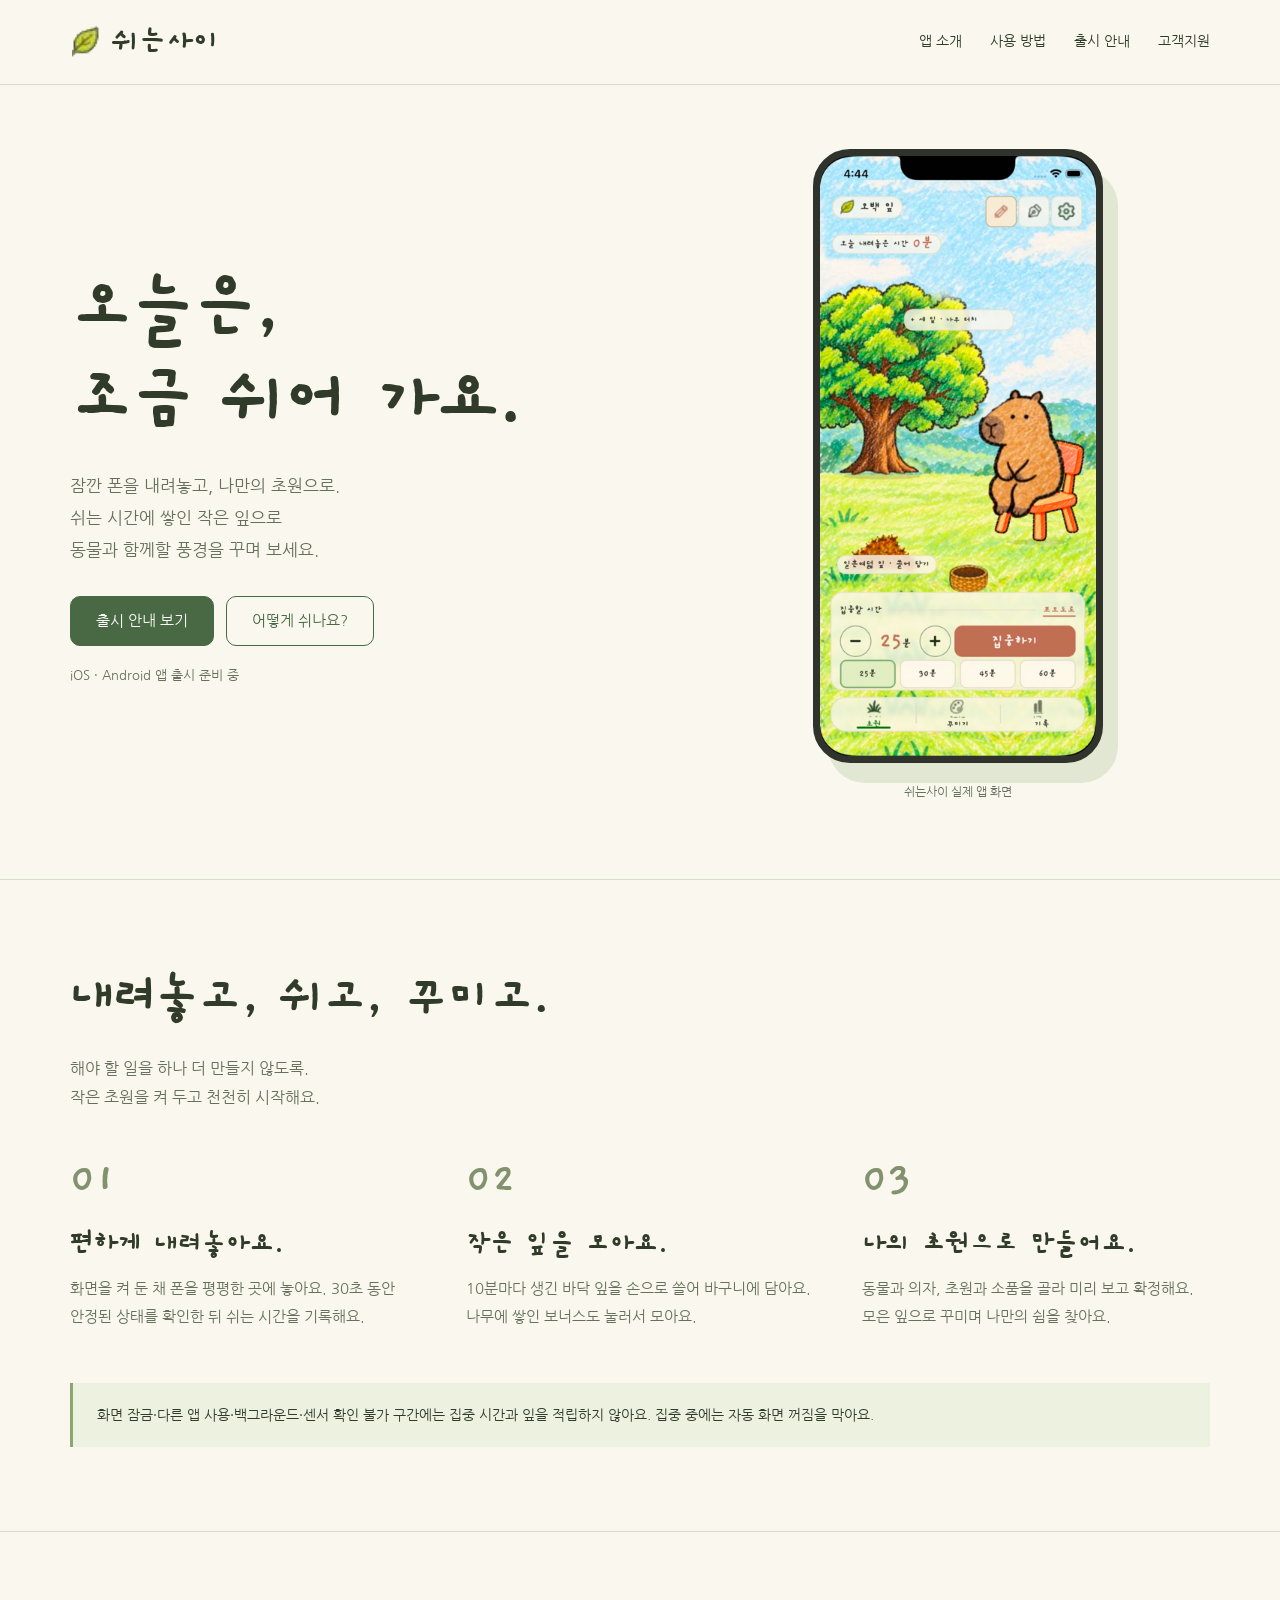
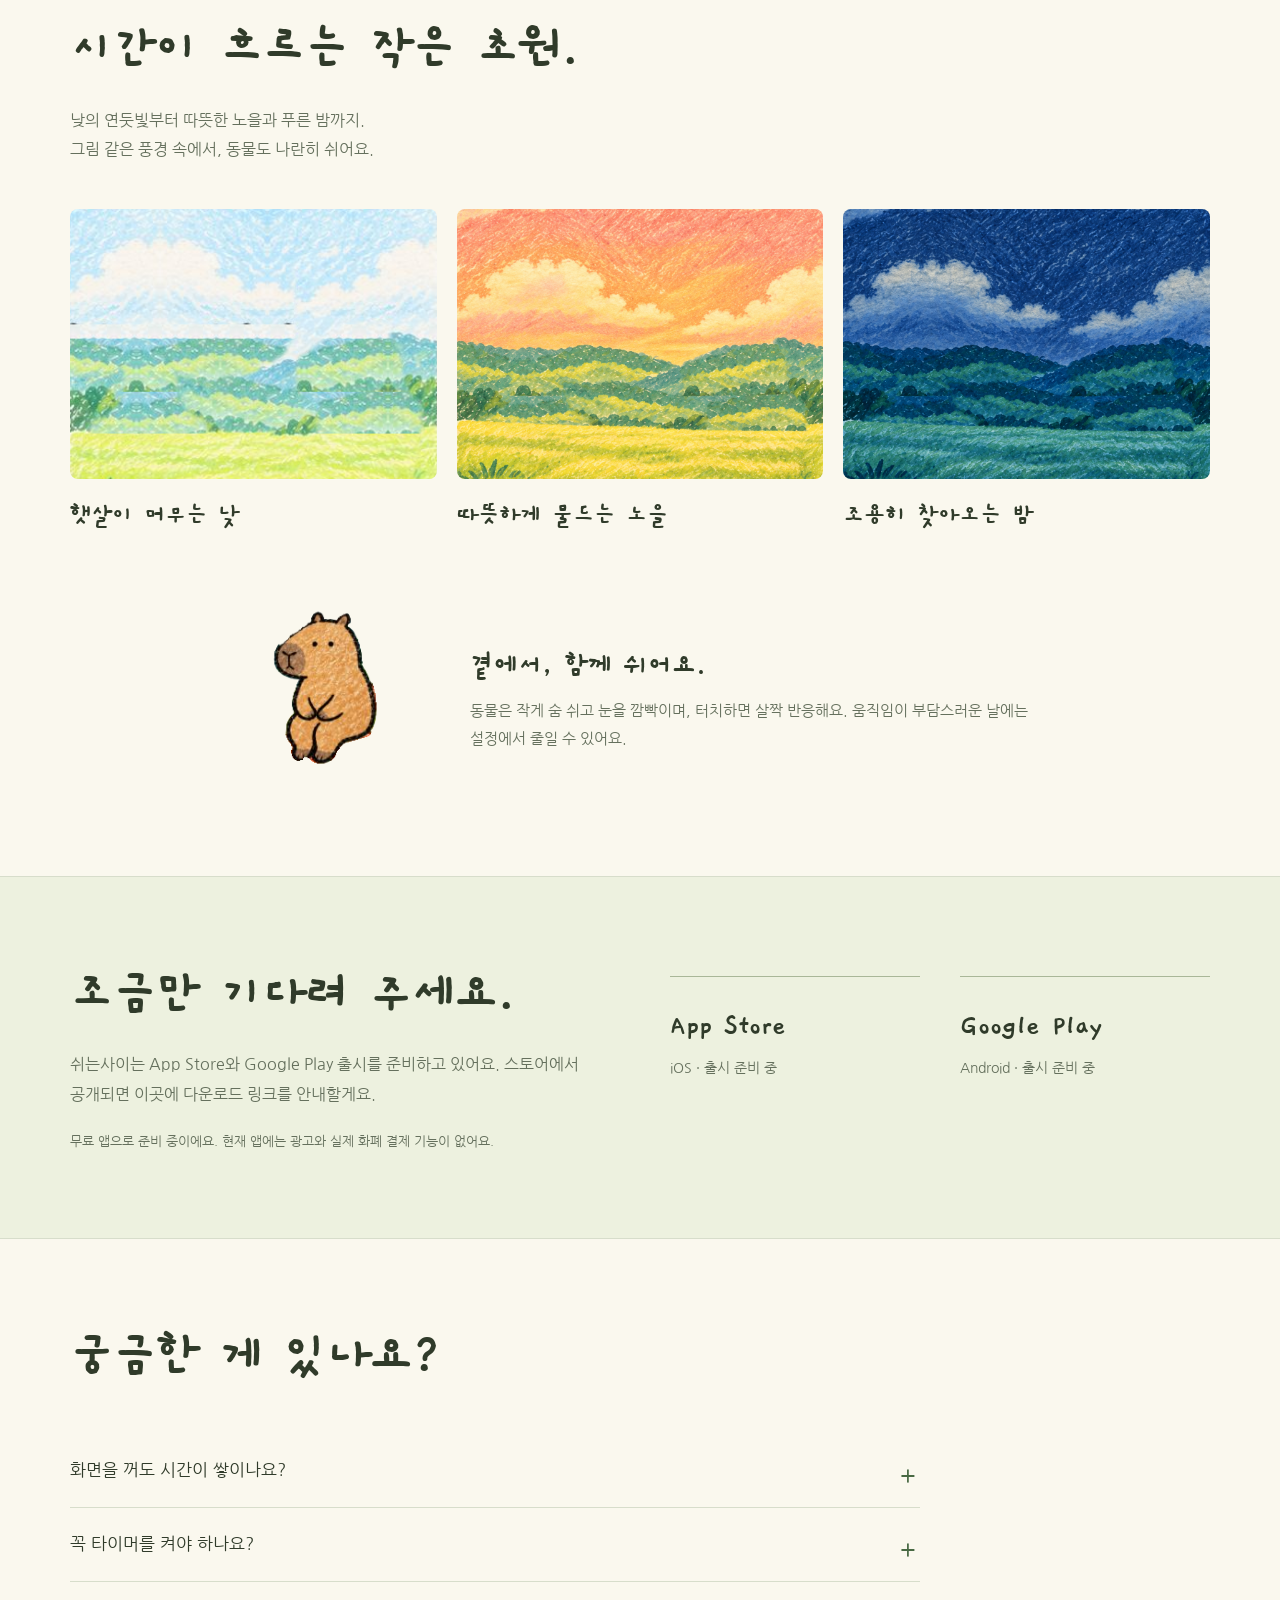
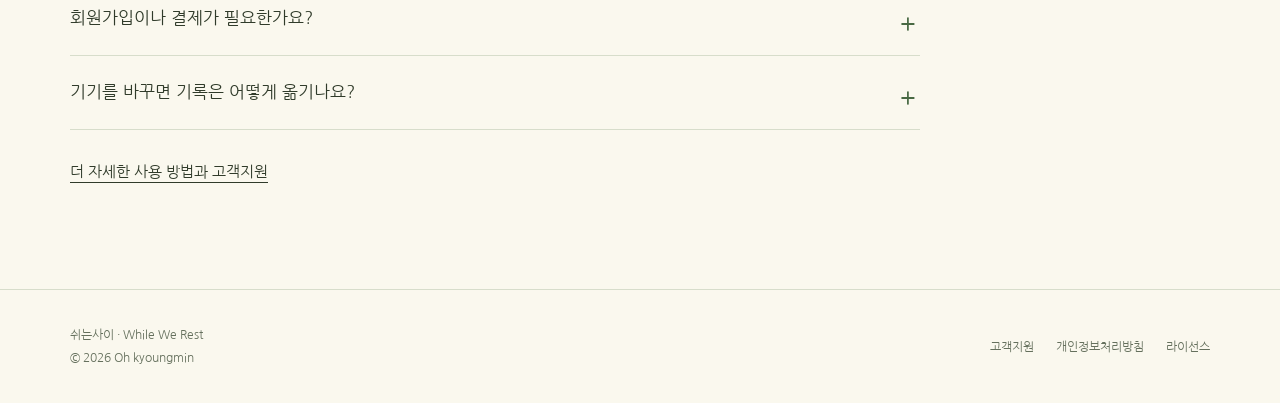
==== index.html @ c585b23e "Publish While We Rest introduction, support, and privacy website" ====
<!doctype html>
<html lang="ko"><head><meta charset="utf-8"><meta name="viewport" content="width=device-width,initial-scale=1"><meta name="theme-color" content="#faf8ee"><title>쉬는사이 — While We Rest</title><meta name="description" content="잠깐 폰을 내려놓고 쉬어 가요. 동물과 함께하는 초원, 집중 타이머와 나만의 꾸미기."><meta property="og:title" content="쉬는사이 — While We Rest"><meta property="og:description" content="잠깐 폰을 내려놓고 쉬어 가요. 동물과 함께하는 초원, 집중 타이머와 나만의 꾸미기."><meta property="og:type" content="website"><link rel="icon" href="./assets/app-icon.png"><link rel="stylesheet" href="./styles.css"></head><body><a class="skip" href="#main">본문으로 바로가기</a><header class="site-header"><div class="wrap header-inner"><a class="brand" href="./" aria-label="쉬는사이 홈"><img src="./assets/leaf.png" alt="" width="32" height="32">쉬는사이</a><nav class="nav" aria-label="주요 메뉴"><a href="./#about">앱 소개</a><a href="./#how">사용 방법</a><a href="./#release">출시 안내</a><a href="./support.html">고객지원</a></nav></div></header><main id="main">
<section class="wrap hero" id="about"><div class="hero-copy"><h1>오늘은,<br>조금 쉬어 가요.</h1><p>잠깐 폰을 내려놓고, 나만의 초원으로.<br>쉬는 시간에 쌓인 작은 잎으로<br>동물과 함께할 풍경을 꾸며 보세요.</p><div class="actions"><a class="button" href="#release">출시 안내 보기</a><a class="button secondary" href="#how">어떻게 쉬나요?</a></div><p class="quiet">iOS · Android 앱 출시 준비 중</p></div><figure class="hero-visual"><div class="phone"><img src="./assets/app-preview.png" width="369" height="800" alt="나무와 의자에 앉은 카피바라, 잎 바구니와 집중 타이머가 있는 실제 쉬는사이 앱 화면" fetchpriority="high"></div><figcaption>쉬는사이 실제 앱 화면</figcaption></figure></section>
<section class="section" id="how"><div class="wrap"><div class="section-intro"><h2>내려놓고, 쉬고, 꾸미고.</h2><p>해야 할 일을 하나 더 만들지 않도록.<br>작은 초원을 켜 두고 천천히 시작해요.</p></div><ol class="steps"><li><div class="step-num">01</div><h3>편하게 내려놓아요.</h3><p>화면을 켜 둔 채 폰을 평평한 곳에 놓아요. 30초 동안 안정된 상태를 확인한 뒤 쉬는 시간을 기록해요.</p></li><li><div class="step-num">02</div><h3>작은 잎을 모아요.</h3><p>10분마다 생긴 바닥 잎을 손으로 쓸어 바구니에 담아요. 나무에 쌓인 보너스도 눌러서 모아요.</p></li><li><div class="step-num">03</div><h3>나의 초원으로 만들어요.</h3><p>동물과 의자, 초원과 소품을 골라 미리 보고 확정해요. 모은 잎으로 꾸미며 나만의 쉼을 찾아요.</p></li></ol><div class="notice">화면 잠금·다른 앱 사용·백그라운드·센서 확인 불가 구간에는 집중 시간과 잎을 적립하지 않아요. 집중 중에는 자동 화면 꺼짐을 막아요.</div></div></section>
<section class="section"><div class="wrap"><div class="section-intro"><h2>시간이 흐르는 작은 초원.</h2><p>낮의 연둣빛부터 따뜻한 노을과 푸른 밤까지.<br>그림 같은 풍경 속에서, 동물도 나란히 쉬어요.</p></div><div class="mood-strip"><figure><img src="./assets/meadow.png" alt="밝은 하늘과 연두색 풀밭이 있는 낮의 초원 그림" loading="lazy" width="359" height="780"><figcaption>햇살이 머무는 낮</figcaption></figure><figure><img src="./assets/sunset.png" alt="살구빛 하늘과 초원이 어우러진 노을 그림" loading="lazy"><figcaption>따뜻하게 물드는 노을</figcaption></figure><figure><img src="./assets/night.png" alt="푸른 하늘과 별이 있는 밤의 초원 그림" loading="lazy"><figcaption>조용히 찾아오는 밤</figcaption></figure></div><div class="rest-note"><img src="./assets/capybara.png" alt="앱에서 함께 쉬는 카피바라" loading="lazy" width="126" height="202"><div><h3>곁에서, 함께 쉬어요.</h3><p>동물은 작게 숨 쉬고 눈을 깜빡이며, 터치하면 살짝 반응해요. 움직임이 부담스러운 날에는 설정에서 줄일 수 있어요.</p></div></div></div></section>
<section class="section release" id="release"><div class="wrap release-inner"><div><h2 id="release-heading">조금만 기다려 주세요.</h2><p id="release-copy">쉬는사이는 App Store와 Google Play 출시를 준비하고 있어요. 스토어에서 공개되면 이곳에 다운로드 링크를 안내할게요.</p><p class="quiet">무료 앱으로 준비 중이에요. 현재 앱에는 광고와 실제 화폐 결제 기능이 없어요.</p></div><div class="platforms" aria-label="플랫폼별 출시 상태"><div><strong>App Store</strong><span id="app-store">iOS · 출시 준비 중</span></div><div><strong>Google Play</strong><span id="google-play">Android · 출시 준비 중</span></div></div></div></section>
<section class="section" id="questions"><div class="wrap"><div class="section-intro"><h2>궁금한 게 있나요?</h2></div><div class="faq-list"><details><summary>화면을 꺼도 시간이 쌓이나요?</summary><p>현재는 화면이 켜져 있고 쉬는사이가 앞에 보이는 동안에만 내려놓음을 확인해요. 화면을 잠그거나 다른 앱을 사용하는 동안에는 집중 시간과 잎 적립을 멈춰요.</p></details><details><summary>꼭 타이머를 켜야 하나요?</summary><p>일상 쉼과 목표를 정한 집중을 이용할 수 있어요. 집중 목표는 자유 방식이나 포모도로 방식으로 정하고, 필요하면 일시정지하거나 이어갈 수 있어요.</p></details><details><summary>회원가입이나 결제가 필요한가요?</summary><p>별도 회원가입은 없어요. 현재 앱에는 광고와 실제 화폐 결제 기능이 없으며, 꾸미기에 쓰는 잎은 쉬는 시간을 통해 모아요.</p></details><details><summary>기기를 바꾸면 기록은 어떻게 옮기나요?</summary><p>설정의 ‘데이터와 백업’에서 JSON 파일을 내보내고 새 기기에서 복원해요. 자동 서버 동기화는 없으니 앱 삭제 전에는 백업 파일을 별도로 보관해 주세요.</p></details></div><p class="support-link"><a href="./support.html">더 자세한 사용 방법과 고객지원</a></p></div></section></main><footer class="footer"><div class="wrap footer-inner"><div>쉬는사이 · While We Rest<br>© 2026 Oh kyoungmin</div><nav class="footer-links" aria-label="하단 메뉴"><a href="./support.html">고객지원</a><a href="./privacy.html">개인정보처리방침</a><a href="./licenses.html">라이선스</a></nav></div></footer><script src="./site.js" defer></script></body></html>
---- styles.css ----
@font-face{font-family:Gaegu;src:url('./assets/Gaegu-Bold.ttf') format('truetype');font-weight:700;font-display:swap}
@font-face{font-family:Nanum;src:url('./assets/NanumGothic-Regular.ttf') format('truetype');font-weight:400;font-display:swap}
:root{--paper:#faf8ee;--white:#fffef9;--ink:#303b2a;--muted:#65705d;--green:#486943;--line:#d7ddcb;--clay:#ac674e;--soft:#edf1df;--max:1140px}
*{box-sizing:border-box}html{scroll-behavior:smooth;scroll-padding-top:110px}body{margin:0;background:var(--paper);color:var(--ink);font:16px/1.85 Nanum,sans-serif;word-break:keep-all}a{color:inherit;text-underline-offset:5px}button,a{-webkit-tap-highlight-color:transparent}button{font:inherit}a:focus-visible,button:focus-visible,summary:focus-visible{outline:3px solid var(--clay);outline-offset:5px}img{display:block;max-width:100%}h1,h2,h3,p{margin-top:0}h1,h2,h3,.brand,.hand{font-family:Gaegu,Nanum,sans-serif;font-weight:700}h1{font-size:clamp(52px,6.2vw,84px);line-height:1.15;letter-spacing:-.045em;margin-bottom:24px}h2{font-size:clamp(38px,4.4vw,54px);line-height:1.25;letter-spacing:-.025em;margin-bottom:22px}h3{font-size:29px;line-height:1.35;margin-bottom:12px}p{margin-bottom:20px}.wrap{width:min(var(--max),calc(100% - 64px));margin:auto}.skip{position:fixed;top:-70px;left:20px;z-index:100;background:var(--white);padding:10px 20px}.skip:focus{top:10px}.site-header{position:sticky;top:0;z-index:20;background:rgba(250,248,238,.95);border-bottom:1px solid var(--line);backdrop-filter:blur(12px)}.header-inner{min-height:84px;display:flex;align-items:center;justify-content:space-between;gap:24px}.brand{display:inline-flex;align-items:center;gap:10px;text-decoration:none;font-size:33px;white-space:nowrap}.brand img{width:32px;height:32px;object-fit:contain}.nav{display:flex;align-items:center;gap:28px;font-size:14px}.nav a{text-decoration:none}.nav a:hover{color:var(--clay)}.nav a[aria-current=page]{color:var(--green);text-decoration:underline;text-decoration-thickness:2px}.hero{display:grid;grid-template-columns:1.1fr 1fr;align-items:center;gap:80px;padding:64px 0 76px;min-height:730px}.hero-copy{max-width:560px}.hero-copy>p{max-width:440px;color:var(--muted);font-size:17px;line-height:1.9}.english{font-family:Gaegu,sans-serif;font-size:25px;letter-spacing:.02em;color:var(--green);margin-bottom:20px}.actions{display:flex;gap:12px;flex-wrap:wrap;margin-top:30px}.button{display:inline-flex;align-items:center;justify-content:center;min-height:50px;padding:10px 25px;border-radius:10px;background:var(--green);border:1px solid var(--green);color:#fff;text-decoration:none;font-size:15px;line-height:1.6}.button:hover{background:#385635}.button.secondary{background:transparent;color:var(--green)}.button.secondary:hover{background:var(--soft)}.quiet{font-size:13px!important;color:var(--muted);margin:18px 0 0!important}.hero-visual{margin:0;position:relative;justify-self:center;width:290px}.phone{overflow:hidden;border-radius:37px;border:7px solid #30332b;background:#30332b;box-shadow:15px 20px 0 #e1e7d3}.phone img{width:100%;height:auto}.hero-visual figcaption{font-size:12px;color:var(--muted);text-align:center;margin:18px 0 0}.section{padding:84px 0;border-top:1px solid var(--line)}.section-intro{max-width:650px;margin-bottom:44px}.section-intro p{color:var(--muted);max-width:550px}.steps{display:grid;grid-template-columns:repeat(3,1fr);gap:48px;list-style:none;padding:0;margin:0}.step-num{font-family:Gaegu,sans-serif;color:#82916e;font-size:45px;line-height:1;margin-bottom:22px}.steps p{color:var(--muted);font-size:15px}.notice{padding:19px 24px;background:var(--soft);border-left:3px solid #8ca66d;margin-top:32px;font-size:14px;line-height:1.9}.mood-strip{display:grid;grid-template-columns:repeat(3,1fr);gap:20px}.mood-strip figure{margin:0}.mood-strip img{width:100%;height:270px;object-fit:cover;object-position:center 38%;border-radius:8px}.mood-strip figcaption{font-family:Gaegu,sans-serif;font-size:26px;margin-top:12px}.mood-strip p{color:var(--muted);font-size:13px;margin:0}.rest-note{display:grid;grid-template-columns:170px 1fr;gap:60px;align-items:center;max-width:800px;margin:68px auto 0}.rest-note img{height:185px;width:auto;justify-self:center}.rest-note p{color:var(--muted);font-size:15px;margin-bottom:0}.release{background:var(--soft)}.release-inner{display:grid;grid-template-columns:1fr 1fr;gap:60px;align-items:start}.platforms{display:flex;gap:40px;padding-top:15px}.platforms div{flex:1;border-top:1px solid #a9b798;padding-top:22px}.platforms strong{font-family:Gaegu,sans-serif;font-size:29px;display:block}.platforms span{font-size:14px;color:var(--muted)}.release p{max-width:540px;color:var(--muted)}.faq-list{max-width:850px}details{border-bottom:1px solid var(--line);padding:22px 0}summary{cursor:pointer;font-size:17px;line-height:1.7;padding-right:30px;position:relative;list-style:none}summary::-webkit-details-marker{display:none}summary:after{content:'+';position:absolute;right:4px;top:0;color:var(--green);font-size:24px}details[open] summary:after{content:'−'}details p{font-size:15px;color:var(--muted);margin:18px 32px 0 0}.support-link{margin-top:28px;font-size:15px}.footer{border-top:1px solid var(--line);padding:34px 0;color:var(--muted);font-size:12px}.footer-inner{display:flex;justify-content:space-between;gap:24px;align-items:center}.footer-links{display:flex;gap:22px;flex-wrap:wrap}.footer a{text-decoration:none}.document{max-width:790px;padding:68px 0 90px;margin:auto}.document h1{font-size:clamp(44px,5vw,62px)}.document .lead{font-size:17px;color:var(--muted);margin-bottom:35px}.document h2{font-size:31px;margin-top:42px;margin-bottom:14px}.document p,.document li{font-size:15px;color:#4b5746}.document ul,.document ol{padding-left:23px}.document li{margin-bottom:10px}.document .notice{font-size:14px}.contact{font-size:clamp(18px,3.8vw,25px);overflow-wrap:anywhere;word-break:normal;color:var(--green)}.policy-date{font-size:13px;color:var(--muted)}.doc-nav{display:flex;gap:12px 22px;flex-wrap:wrap;padding:20px 0;border-top:1px solid var(--line);border-bottom:1px solid var(--line);font-size:14px}.support-choice{display:grid;grid-template-columns:1fr 1fr;gap:35px;margin:34px 0}.support-choice>div{border-top:1px solid var(--line);padding-top:22px}.support-choice p{font-size:14px}.back-link{display:inline-block;margin-bottom:25px;font-size:14px;color:var(--muted)}
@media(min-width:1400px){.hero{gap:140px}.hero-visual{width:308px}}
@media(max-width:760px){html{scroll-padding-top:125px}.wrap{width:calc(100% - 36px)}.header-inner{min-height:100px;flex-wrap:wrap;gap:0;padding:10px 0 12px}.brand{font-size:29px}.brand img{width:27px;height:27px}.nav{width:100%;justify-content:space-between;gap:12px;font-size:13px;margin-top:6px}.hero{grid-template-columns:1fr;gap:40px;padding:48px 0 60px;min-height:0}.hero-copy{max-width:100%;text-align:center}.hero h1{font-size:57px}.hero-copy>p{font-size:15px;margin-left:auto;margin-right:auto;max-width:340px}.english{font-size:22px}.actions{justify-content:center;margin-top:24px}.button{font-size:14px;min-height:48px;padding:10px 21px}.hero-visual{width:250px}.phone{border-width:6px;border-radius:32px;box-shadow:10px 14px 0 #e1e7d3}.section{padding:55px 0}.section-intro{margin-bottom:30px}.steps{grid-template-columns:1fr;gap:28px}.step-num{font-size:34px;float:left;width:47px;margin:0}.steps h3,.steps p{margin-left:47px}.steps h3{font-size:27px;margin-bottom:8px}.steps p{font-size:14px;margin-bottom:0}.notice{padding:16px 18px;font-size:13px}.mood-strip{gap:10px}.mood-strip img{height:190px}.mood-strip figcaption{font-size:23px}.mood-strip p{font-size:12px}.rest-note{grid-template-columns:100px 1fr;gap:22px;margin-top:40px}.rest-note img{height:125px}.rest-note h3{font-size:28px}.rest-note p{font-size:13px}.release-inner{grid-template-columns:1fr;gap:20px}.platforms{gap:25px;padding-top:0}.release p{font-size:14px}.footer-inner{align-items:flex-start;flex-direction:column;gap:16px}.footer{padding:27px 0}.footer-links{gap:20px}.document{padding:40px 0 65px}.document h1{font-size:45px}.document .lead{font-size:15px}.document h2{font-size:29px}.document p,.document li{font-size:14px}.support-choice{grid-template-columns:1fr;gap:20px}summary{font-size:15px}details{padding:20px 0}details p{font-size:14px}.section-intro p{font-size:14px}}
@media(prefers-reduced-motion:reduce){html{scroll-behavior:auto}}
@media(min-width:761px) and (max-height:800px){.hero{padding:34px 0;min-height:calc(100svh - 84px)}.hero-visual{width:240px}}
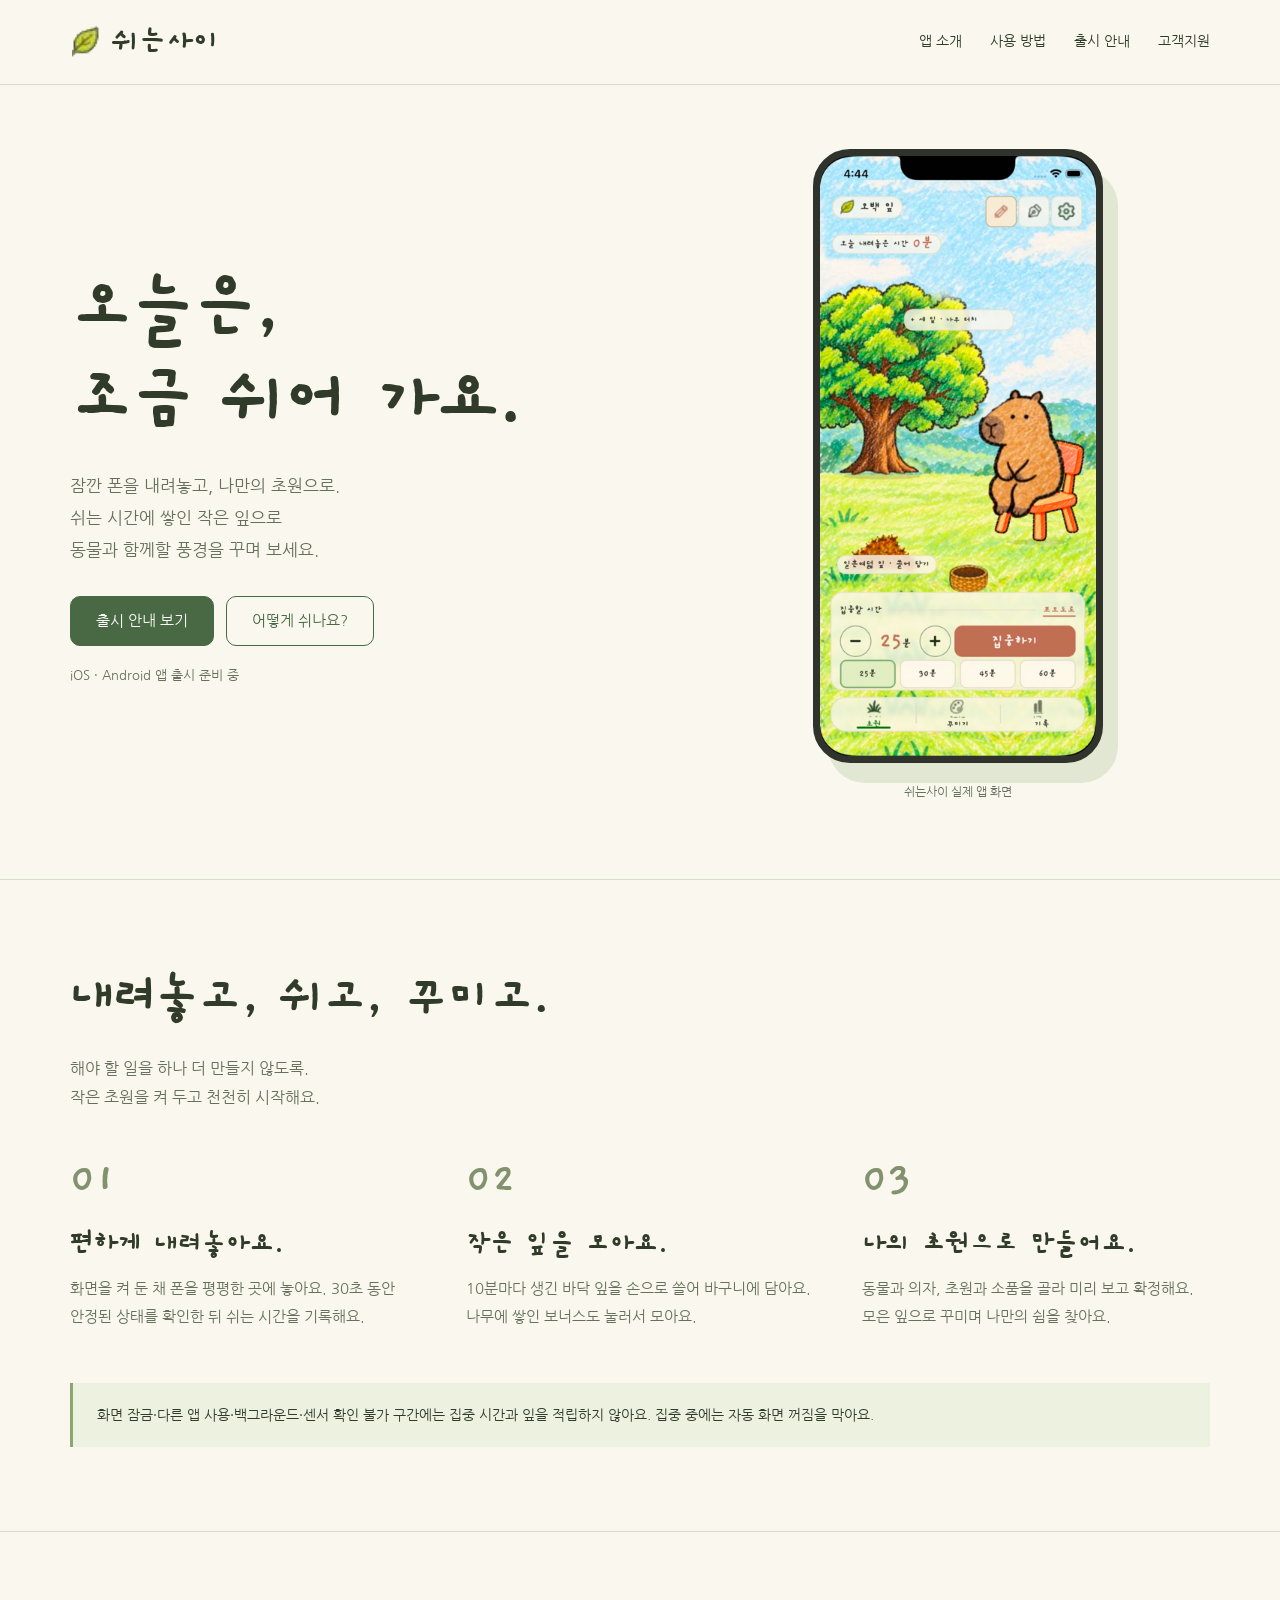
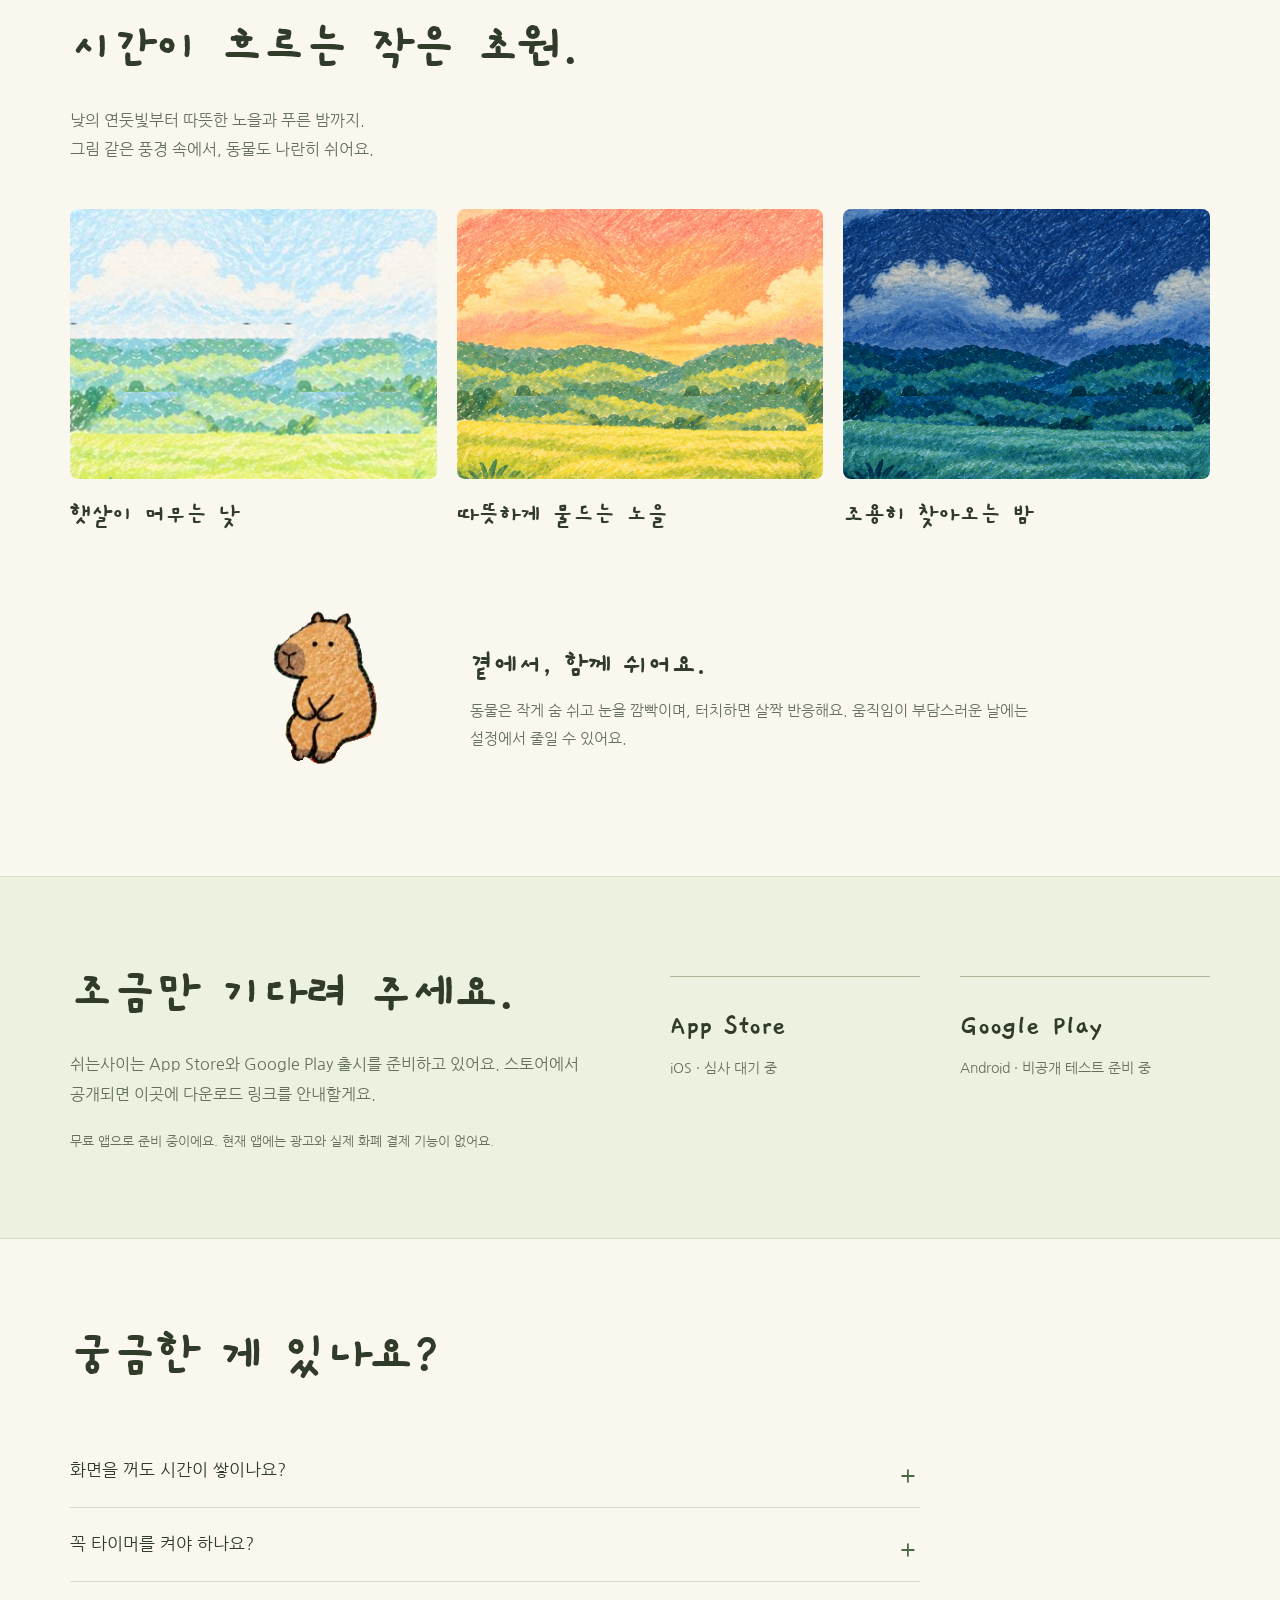
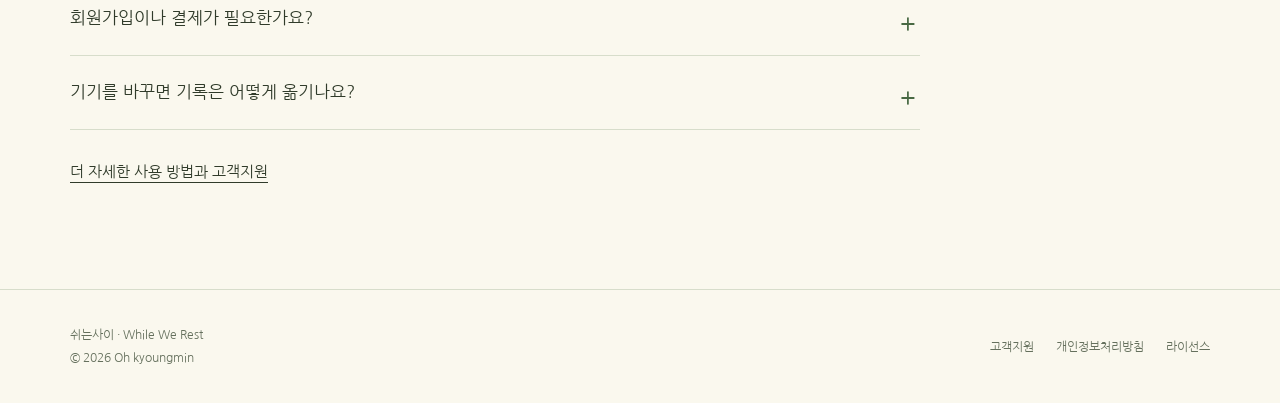
==== commit 655faf76: "Update verified iOS and Android submission status" ====
--- a/index.html
+++ b/index.html
@@ -3,5 +3,5 @@
 <section class="wrap hero" id="about"><div class="hero-copy"><h1>오늘은,<br>조금 쉬어 가요.</h1><p>잠깐 폰을 내려놓고, 나만의 초원으로.<br>쉬는 시간에 쌓인 작은 잎으로<br>동물과 함께할 풍경을 꾸며 보세요.</p><div class="actions"><a class="button" href="#release">출시 안내 보기</a><a class="button secondary" href="#how">어떻게 쉬나요?</a></div><p class="quiet">iOS · Android 앱 출시 준비 중</p></div><figure class="hero-visual"><div class="phone"><img src="./assets/app-preview.png" width="369" height="800" alt="나무와 의자에 앉은 카피바라, 잎 바구니와 집중 타이머가 있는 실제 쉬는사이 앱 화면" fetchpriority="high"></div><figcaption>쉬는사이 실제 앱 화면</figcaption></figure></section>
 <section class="section" id="how"><div class="wrap"><div class="section-intro"><h2>내려놓고, 쉬고, 꾸미고.</h2><p>해야 할 일을 하나 더 만들지 않도록.<br>작은 초원을 켜 두고 천천히 시작해요.</p></div><ol class="steps"><li><div class="step-num">01</div><h3>편하게 내려놓아요.</h3><p>화면을 켜 둔 채 폰을 평평한 곳에 놓아요. 30초 동안 안정된 상태를 확인한 뒤 쉬는 시간을 기록해요.</p></li><li><div class="step-num">02</div><h3>작은 잎을 모아요.</h3><p>10분마다 생긴 바닥 잎을 손으로 쓸어 바구니에 담아요. 나무에 쌓인 보너스도 눌러서 모아요.</p></li><li><div class="step-num">03</div><h3>나의 초원으로 만들어요.</h3><p>동물과 의자, 초원과 소품을 골라 미리 보고 확정해요. 모은 잎으로 꾸미며 나만의 쉼을 찾아요.</p></li></ol><div class="notice">화면 잠금·다른 앱 사용·백그라운드·센서 확인 불가 구간에는 집중 시간과 잎을 적립하지 않아요. 집중 중에는 자동 화면 꺼짐을 막아요.</div></div></section>
 <section class="section"><div class="wrap"><div class="section-intro"><h2>시간이 흐르는 작은 초원.</h2><p>낮의 연둣빛부터 따뜻한 노을과 푸른 밤까지.<br>그림 같은 풍경 속에서, 동물도 나란히 쉬어요.</p></div><div class="mood-strip"><figure><img src="./assets/meadow.png" alt="밝은 하늘과 연두색 풀밭이 있는 낮의 초원 그림" loading="lazy" width="359" height="780"><figcaption>햇살이 머무는 낮</figcaption></figure><figure><img src="./assets/sunset.png" alt="살구빛 하늘과 초원이 어우러진 노을 그림" loading="lazy"><figcaption>따뜻하게 물드는 노을</figcaption></figure><figure><img src="./assets/night.png" alt="푸른 하늘과 별이 있는 밤의 초원 그림" loading="lazy"><figcaption>조용히 찾아오는 밤</figcaption></figure></div><div class="rest-note"><img src="./assets/capybara.png" alt="앱에서 함께 쉬는 카피바라" loading="lazy" width="126" height="202"><div><h3>곁에서, 함께 쉬어요.</h3><p>동물은 작게 숨 쉬고 눈을 깜빡이며, 터치하면 살짝 반응해요. 움직임이 부담스러운 날에는 설정에서 줄일 수 있어요.</p></div></div></div></section>
-<section class="section release" id="release"><div class="wrap release-inner"><div><h2 id="release-heading">조금만 기다려 주세요.</h2><p id="release-copy">쉬는사이는 App Store와 Google Play 출시를 준비하고 있어요. 스토어에서 공개되면 이곳에 다운로드 링크를 안내할게요.</p><p class="quiet">무료 앱으로 준비 중이에요. 현재 앱에는 광고와 실제 화폐 결제 기능이 없어요.</p></div><div class="platforms" aria-label="플랫폼별 출시 상태"><div><strong>App Store</strong><span id="app-store">iOS · 출시 준비 중</span></div><div><strong>Google Play</strong><span id="google-play">Android · 출시 준비 중</span></div></div></div></section>
+<section class="section release" id="release"><div class="wrap release-inner"><div><h2 id="release-heading">조금만 기다려 주세요.</h2><p id="release-copy">쉬는사이는 App Store와 Google Play 출시를 준비하고 있어요. 스토어에서 공개되면 이곳에 다운로드 링크를 안내할게요.</p><p class="quiet">무료 앱으로 준비 중이에요. 현재 앱에는 광고와 실제 화폐 결제 기능이 없어요.</p></div><div class="platforms" aria-label="플랫폼별 출시 상태"><div><strong>App Store</strong><span id="app-store">iOS · 심사 대기 중</span></div><div><strong>Google Play</strong><span id="google-play">Android · 비공개 테스트 준비 중</span></div></div></div></section>
 <section class="section" id="questions"><div class="wrap"><div class="section-intro"><h2>궁금한 게 있나요?</h2></div><div class="faq-list"><details><summary>화면을 꺼도 시간이 쌓이나요?</summary><p>현재는 화면이 켜져 있고 쉬는사이가 앞에 보이는 동안에만 내려놓음을 확인해요. 화면을 잠그거나 다른 앱을 사용하는 동안에는 집중 시간과 잎 적립을 멈춰요.</p></details><details><summary>꼭 타이머를 켜야 하나요?</summary><p>일상 쉼과 목표를 정한 집중을 이용할 수 있어요. 집중 목표는 자유 방식이나 포모도로 방식으로 정하고, 필요하면 일시정지하거나 이어갈 수 있어요.</p></details><details><summary>회원가입이나 결제가 필요한가요?</summary><p>별도 회원가입은 없어요. 현재 앱에는 광고와 실제 화폐 결제 기능이 없으며, 꾸미기에 쓰는 잎은 쉬는 시간을 통해 모아요.</p></details><details><summary>기기를 바꾸면 기록은 어떻게 옮기나요?</summary><p>설정의 ‘데이터와 백업’에서 JSON 파일을 내보내고 새 기기에서 복원해요. 자동 서버 동기화는 없으니 앱 삭제 전에는 백업 파일을 별도로 보관해 주세요.</p></details></div><p class="support-link"><a href="./support.html">더 자세한 사용 방법과 고객지원</a></p></div></section></main><footer class="footer"><div class="wrap footer-inner"><div>쉬는사이 · While We Rest<br>© 2026 Oh kyoungmin</div><nav class="footer-links" aria-label="하단 메뉴"><a href="./support.html">고객지원</a><a href="./privacy.html">개인정보처리방침</a><a href="./licenses.html">라이선스</a></nav></div></footer><script src="./site.js" defer></script></body></html>
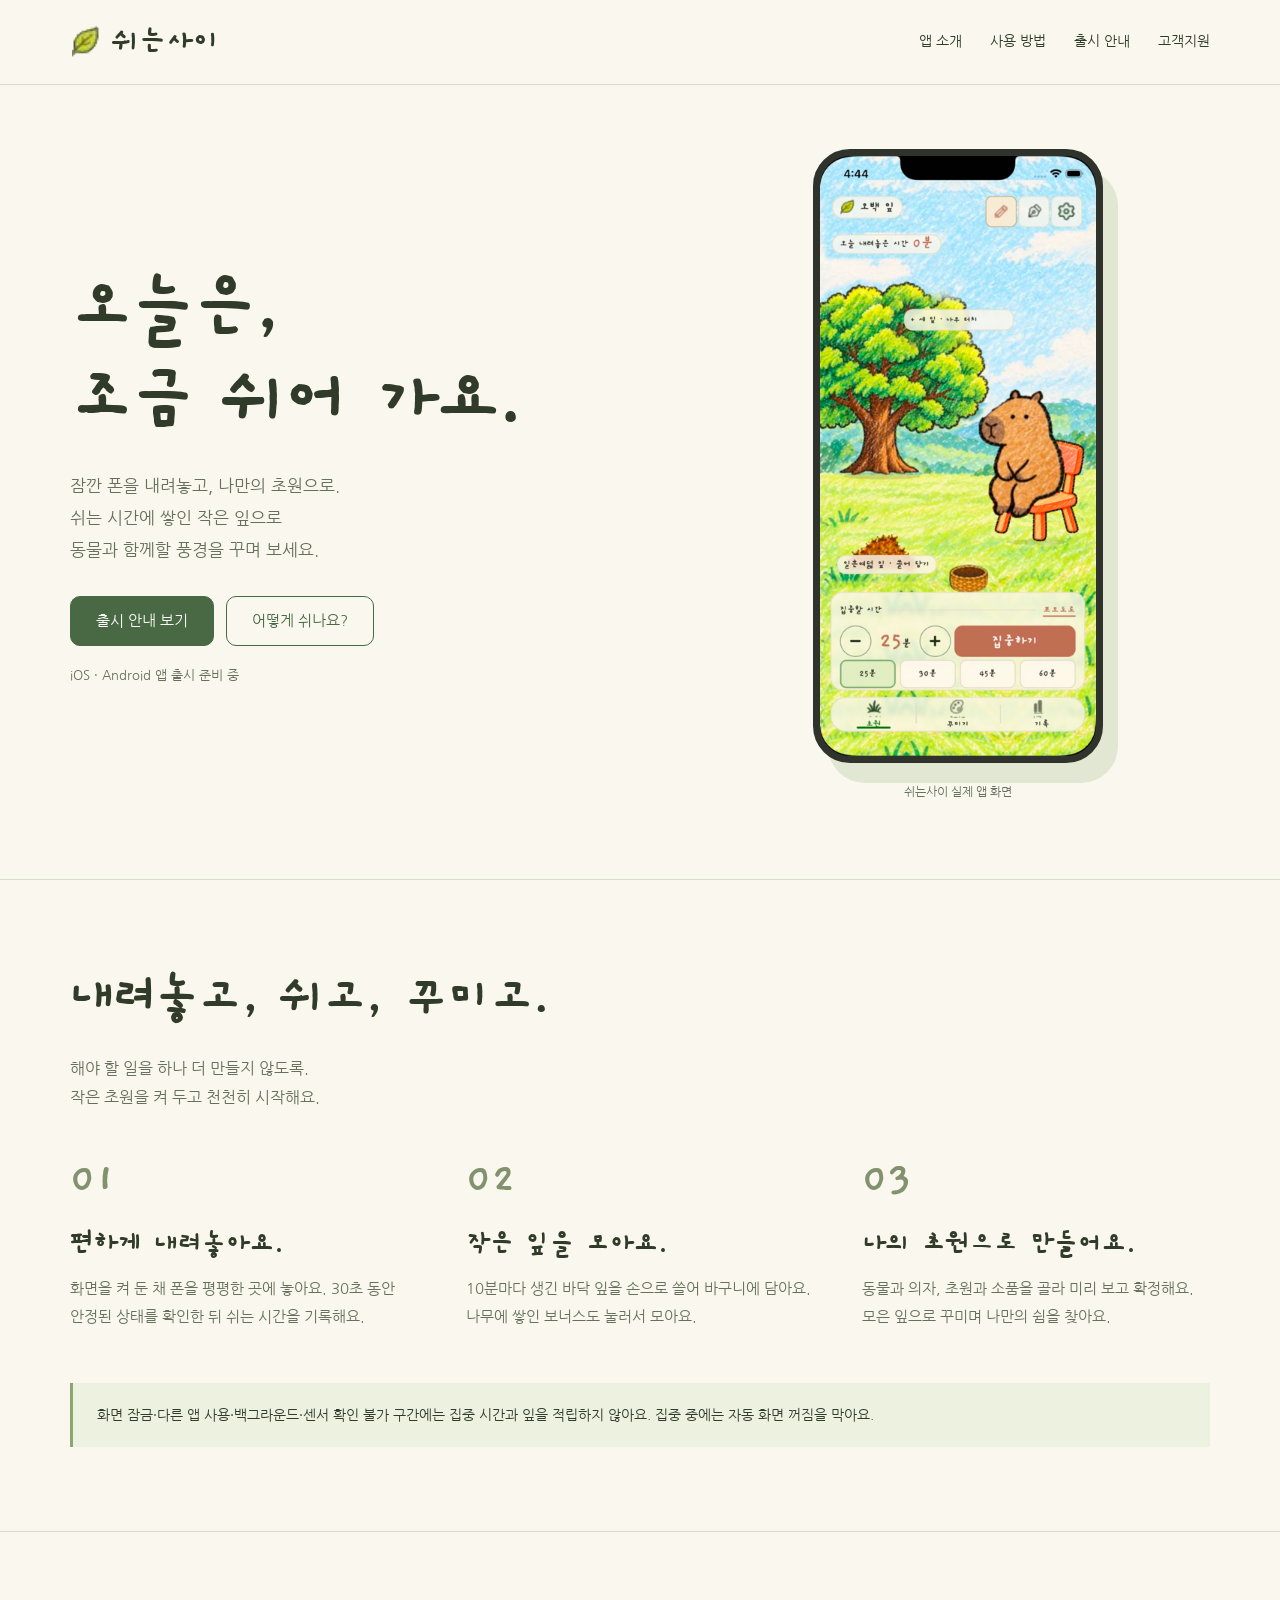
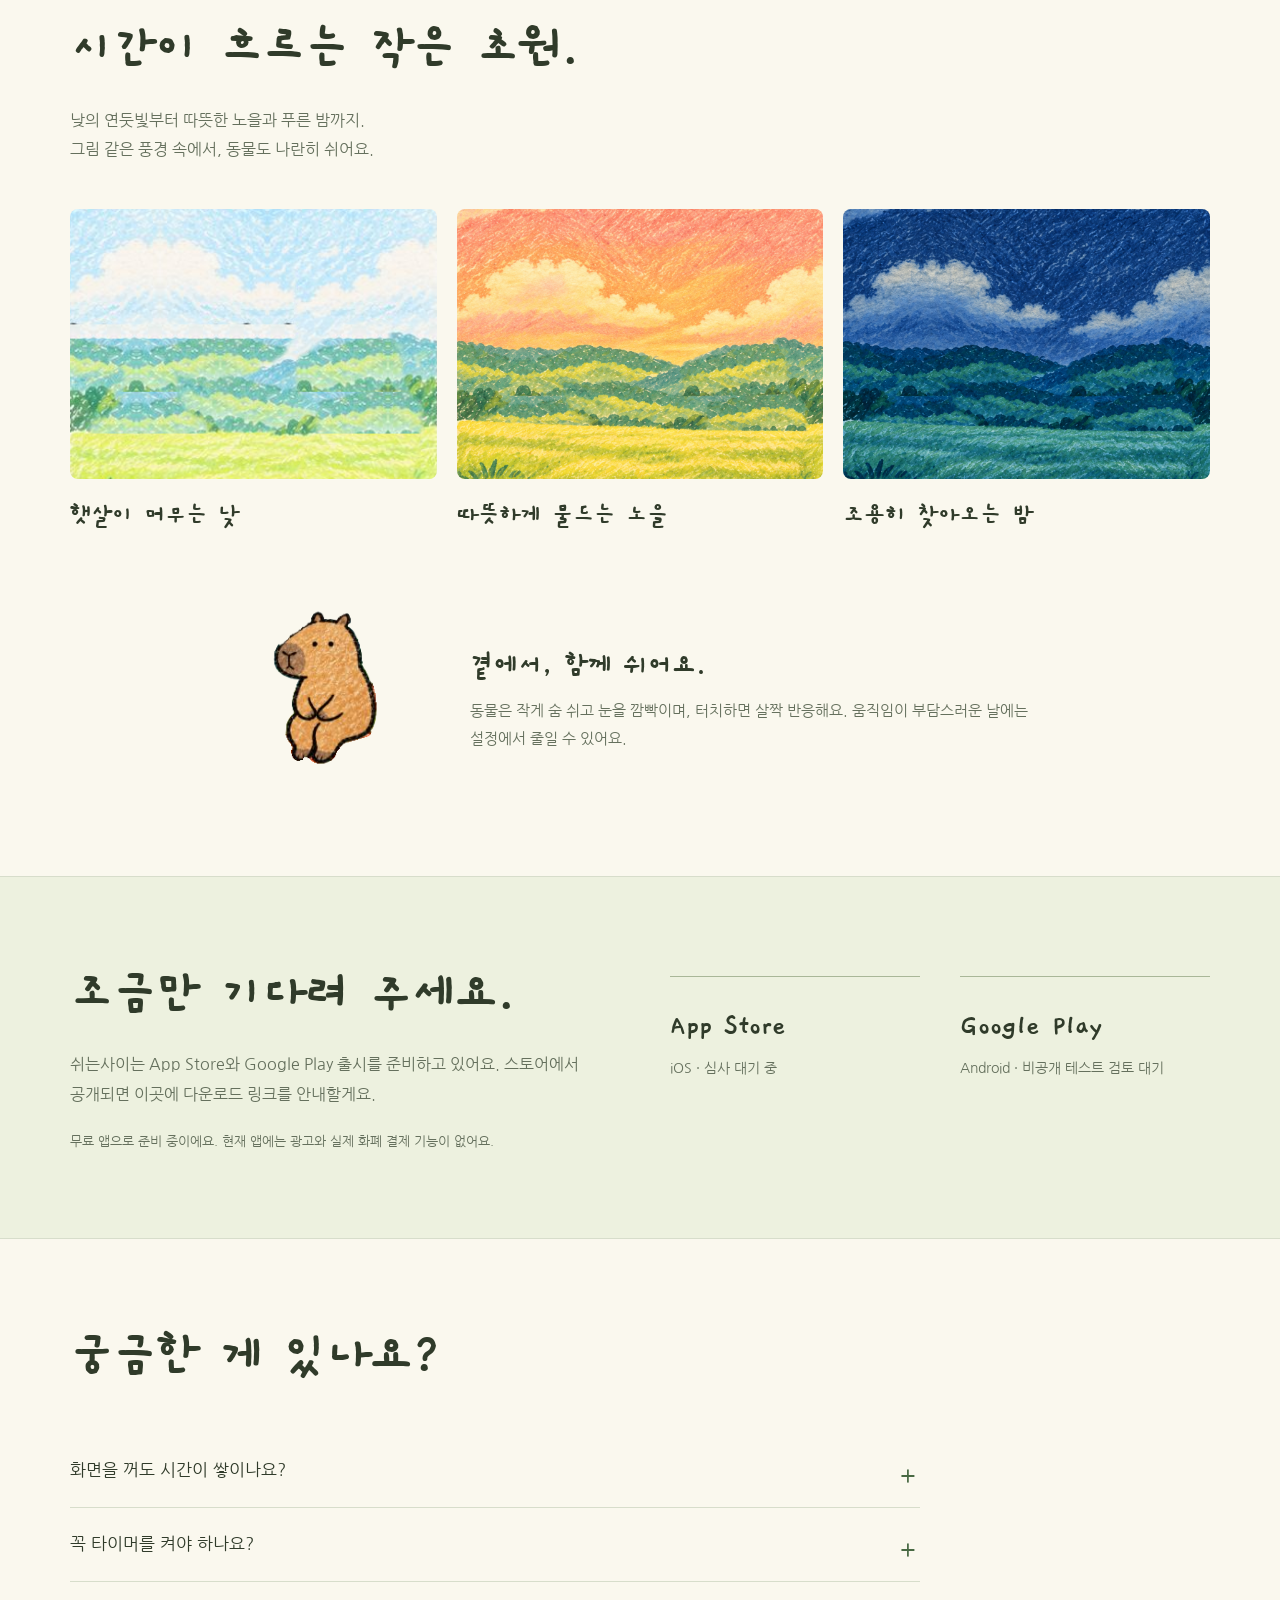
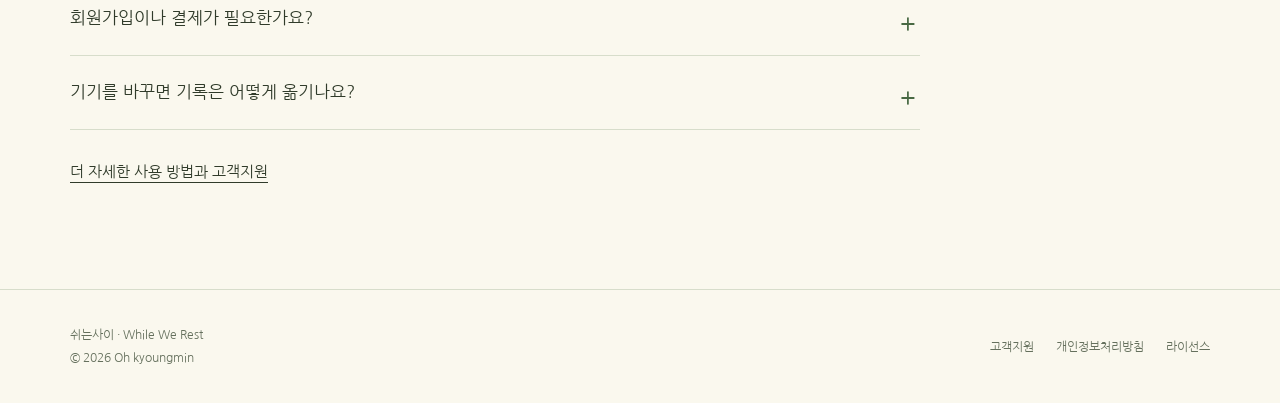
==== commit becb786d: "Show Android closed test review queue" ====
--- a/index.html
+++ b/index.html
@@ -3,5 +3,5 @@
 <section class="wrap hero" id="about"><div class="hero-copy"><h1>오늘은,<br>조금 쉬어 가요.</h1><p>잠깐 폰을 내려놓고, 나만의 초원으로.<br>쉬는 시간에 쌓인 작은 잎으로<br>동물과 함께할 풍경을 꾸며 보세요.</p><div class="actions"><a class="button" href="#release">출시 안내 보기</a><a class="button secondary" href="#how">어떻게 쉬나요?</a></div><p class="quiet">iOS · Android 앱 출시 준비 중</p></div><figure class="hero-visual"><div class="phone"><img src="./assets/app-preview.png" width="369" height="800" alt="나무와 의자에 앉은 카피바라, 잎 바구니와 집중 타이머가 있는 실제 쉬는사이 앱 화면" fetchpriority="high"></div><figcaption>쉬는사이 실제 앱 화면</figcaption></figure></section>
 <section class="section" id="how"><div class="wrap"><div class="section-intro"><h2>내려놓고, 쉬고, 꾸미고.</h2><p>해야 할 일을 하나 더 만들지 않도록.<br>작은 초원을 켜 두고 천천히 시작해요.</p></div><ol class="steps"><li><div class="step-num">01</div><h3>편하게 내려놓아요.</h3><p>화면을 켜 둔 채 폰을 평평한 곳에 놓아요. 30초 동안 안정된 상태를 확인한 뒤 쉬는 시간을 기록해요.</p></li><li><div class="step-num">02</div><h3>작은 잎을 모아요.</h3><p>10분마다 생긴 바닥 잎을 손으로 쓸어 바구니에 담아요. 나무에 쌓인 보너스도 눌러서 모아요.</p></li><li><div class="step-num">03</div><h3>나의 초원으로 만들어요.</h3><p>동물과 의자, 초원과 소품을 골라 미리 보고 확정해요. 모은 잎으로 꾸미며 나만의 쉼을 찾아요.</p></li></ol><div class="notice">화면 잠금·다른 앱 사용·백그라운드·센서 확인 불가 구간에는 집중 시간과 잎을 적립하지 않아요. 집중 중에는 자동 화면 꺼짐을 막아요.</div></div></section>
 <section class="section"><div class="wrap"><div class="section-intro"><h2>시간이 흐르는 작은 초원.</h2><p>낮의 연둣빛부터 따뜻한 노을과 푸른 밤까지.<br>그림 같은 풍경 속에서, 동물도 나란히 쉬어요.</p></div><div class="mood-strip"><figure><img src="./assets/meadow.png" alt="밝은 하늘과 연두색 풀밭이 있는 낮의 초원 그림" loading="lazy" width="359" height="780"><figcaption>햇살이 머무는 낮</figcaption></figure><figure><img src="./assets/sunset.png" alt="살구빛 하늘과 초원이 어우러진 노을 그림" loading="lazy"><figcaption>따뜻하게 물드는 노을</figcaption></figure><figure><img src="./assets/night.png" alt="푸른 하늘과 별이 있는 밤의 초원 그림" loading="lazy"><figcaption>조용히 찾아오는 밤</figcaption></figure></div><div class="rest-note"><img src="./assets/capybara.png" alt="앱에서 함께 쉬는 카피바라" loading="lazy" width="126" height="202"><div><h3>곁에서, 함께 쉬어요.</h3><p>동물은 작게 숨 쉬고 눈을 깜빡이며, 터치하면 살짝 반응해요. 움직임이 부담스러운 날에는 설정에서 줄일 수 있어요.</p></div></div></div></section>
-<section class="section release" id="release"><div class="wrap release-inner"><div><h2 id="release-heading">조금만 기다려 주세요.</h2><p id="release-copy">쉬는사이는 App Store와 Google Play 출시를 준비하고 있어요. 스토어에서 공개되면 이곳에 다운로드 링크를 안내할게요.</p><p class="quiet">무료 앱으로 준비 중이에요. 현재 앱에는 광고와 실제 화폐 결제 기능이 없어요.</p></div><div class="platforms" aria-label="플랫폼별 출시 상태"><div><strong>App Store</strong><span id="app-store">iOS · 심사 대기 중</span></div><div><strong>Google Play</strong><span id="google-play">Android · 비공개 테스트 준비 중</span></div></div></div></section>
+<section class="section release" id="release"><div class="wrap release-inner"><div><h2 id="release-heading">조금만 기다려 주세요.</h2><p id="release-copy">쉬는사이는 App Store와 Google Play 출시를 준비하고 있어요. 스토어에서 공개되면 이곳에 다운로드 링크를 안내할게요.</p><p class="quiet">무료 앱으로 준비 중이에요. 현재 앱에는 광고와 실제 화폐 결제 기능이 없어요.</p></div><div class="platforms" aria-label="플랫폼별 출시 상태"><div><strong>App Store</strong><span id="app-store">iOS · 심사 대기 중</span></div><div><strong>Google Play</strong><span id="google-play">Android · 비공개 테스트 검토 대기</span></div></div></div></section>
 <section class="section" id="questions"><div class="wrap"><div class="section-intro"><h2>궁금한 게 있나요?</h2></div><div class="faq-list"><details><summary>화면을 꺼도 시간이 쌓이나요?</summary><p>현재는 화면이 켜져 있고 쉬는사이가 앞에 보이는 동안에만 내려놓음을 확인해요. 화면을 잠그거나 다른 앱을 사용하는 동안에는 집중 시간과 잎 적립을 멈춰요.</p></details><details><summary>꼭 타이머를 켜야 하나요?</summary><p>일상 쉼과 목표를 정한 집중을 이용할 수 있어요. 집중 목표는 자유 방식이나 포모도로 방식으로 정하고, 필요하면 일시정지하거나 이어갈 수 있어요.</p></details><details><summary>회원가입이나 결제가 필요한가요?</summary><p>별도 회원가입은 없어요. 현재 앱에는 광고와 실제 화폐 결제 기능이 없으며, 꾸미기에 쓰는 잎은 쉬는 시간을 통해 모아요.</p></details><details><summary>기기를 바꾸면 기록은 어떻게 옮기나요?</summary><p>설정의 ‘데이터와 백업’에서 JSON 파일을 내보내고 새 기기에서 복원해요. 자동 서버 동기화는 없으니 앱 삭제 전에는 백업 파일을 별도로 보관해 주세요.</p></details></div><p class="support-link"><a href="./support.html">더 자세한 사용 방법과 고객지원</a></p></div></section></main><footer class="footer"><div class="wrap footer-inner"><div>쉬는사이 · While We Rest<br>© 2026 Oh kyoungmin</div><nav class="footer-links" aria-label="하단 메뉴"><a href="./support.html">고객지원</a><a href="./privacy.html">개인정보처리방침</a><a href="./licenses.html">라이선스</a></nav></div></footer><script src="./site.js" defer></script></body></html>
